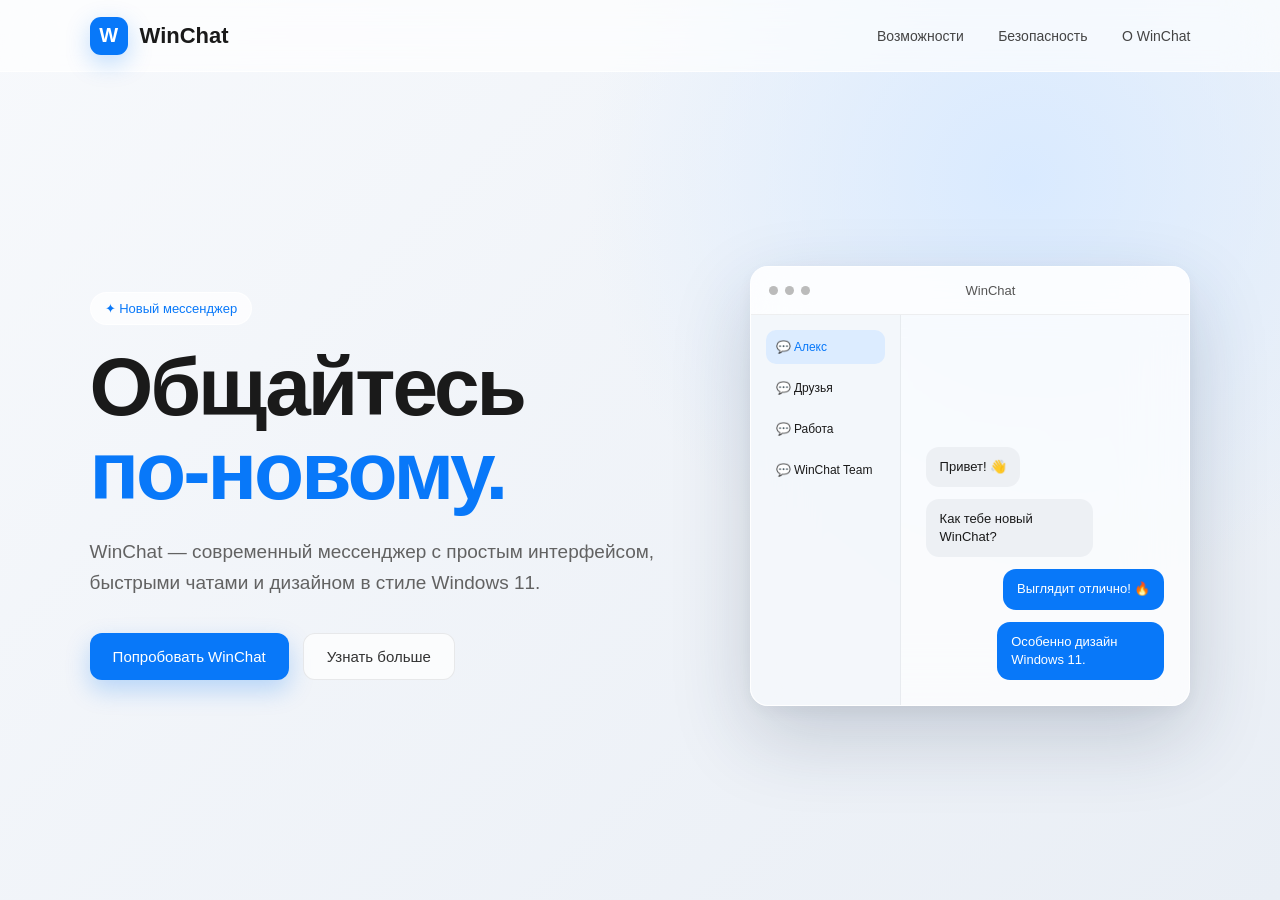
==== index.html @ 8b8b10d0 "Create index.html" ====
<!DOCTYPE html>
<html lang="ru">
<head>
    <meta charset="UTF-8">
    <meta name="viewport" content="width=device-width, initial-scale=1.0">

    <title>WinChat — общайтесь по-новому</title>

    <style>
        * {
            box-sizing: border-box;
            margin: 0;
            padding: 0;
        }

        body {
            font-family: "Segoe UI", Arial, sans-serif;
            min-height: 100vh;
            color: #1a1a1a;

            background:
                radial-gradient(circle at 80% 20%, #d9eaff 0, transparent 35%),
                linear-gradient(135deg, #f7f9fc, #e9eef5);
        }

        nav {
            height: 72px;
            display: flex;
            align-items: center;
            justify-content: space-between;

            padding: 0 7%;

            background: rgba(255, 255, 255, 0.65);
            backdrop-filter: blur(25px);

            border-bottom: 1px solid rgba(255,255,255,.8);
        }

        .logo {
            display: flex;
            align-items: center;
            gap: 12px;

            font-size: 22px;
            font-weight: 600;
        }

        .logo-icon {
            width: 38px;
            height: 38px;

            display: flex;
            align-items: center;
            justify-content: center;

            border-radius: 11px;

            background: #0878f9;
            color: white;

            font-size: 20px;
            box-shadow: 0 8px 25px rgba(8,120,249,.25);
        }

        nav a {
            margin-left: 30px;
            color: #444;
            text-decoration: none;
            font-size: 14px;
        }

        nav a:hover {
            color: #0878f9;
        }

        .hero {
            min-height: calc(100vh - 72px);

            display: flex;
            align-items: center;
            justify-content: space-between;

            gap: 60px;
            padding: 80px 7%;
        }

        .hero-text {
            max-width: 600px;
        }

        .badge {
            display: inline-block;

            padding: 8px 14px;
            margin-bottom: 20px;

            border-radius: 20px;

            background: rgba(255,255,255,.7);
            border: 1px solid rgba(255,255,255,.9);

            color: #0878f9;
            font-size: 13px;
        }

        h1 {
            font-size: clamp(48px, 7vw, 82px);
            line-height: 1.02;
            letter-spacing: -3px;
            margin-bottom: 25px;
        }

        h1 span {
            color: #0878f9;
        }

        .description {
            color: #626262;
            font-size: 19px;
            line-height: 1.6;
            margin-bottom: 35px;
        }

        .buttons {
            display: flex;
            gap: 14px;
        }

        button {
            border: none;
            cursor: pointer;

            padding: 14px 23px;
            border-radius: 12px;

            font-size: 15px;
            font-family: inherit;

            transition: .2s;
        }

        .primary {
            background: #0878f9;
            color: white;

            box-shadow: 0 10px 25px rgba(8,120,249,.25);
        }

        .primary:hover {
            transform: translateY(-2px);
            background: #006be5;
        }

        .secondary {
            background: rgba(255,255,255,.7);
            color: #333;

            border: 1px solid rgba(0,0,0,.08);
        }

        .secondary:hover {
            background: white;
        }

        /* Chat window */

        .window {
            width: min(520px, 100%);
            border-radius: 18px;

            overflow: hidden;

            background: rgba(255,255,255,.72);
            backdrop-filter: blur(30px);

            border: 1px solid rgba(255,255,255,.9);

            box-shadow:
                0 30px 80px rgba(30,50,80,.2),
                0 5px 20px rgba(0,0,0,.05);
        }

        .window-top {
            height: 48px;

            display: flex;
            align-items: center;

            padding: 0 18px;

            background: rgba(255,255,255,.55);
            border-bottom: 1px solid rgba(0,0,0,.06);
        }

        .dots {
            display: flex;
            gap: 7px;
        }

        .dot {
            width: 9px;
            height: 9px;
            border-radius: 50%;
            background: #bbb;
        }

        .window-title {
            margin-left: auto;
            margin-right: auto;

            font-size: 13px;
            color: #555;
        }

        .chat {
            display: flex;
            height: 390px;
        }

        .sidebar {
            width: 150px;
            padding: 15px;

            background: rgba(240,244,249,.65);
            border-right: 1px solid rgba(0,0,0,.05);
        }

        .chat-item {
            padding: 10px;
            margin-bottom: 7px;

            border-radius: 10px;

            font-size: 12px;
        }

        .chat-item.active {
            background: #dcecff;
            color: #0878f9;
        }

        .messages {
            flex: 1;
            padding: 25px;

            display: flex;
            flex-direction: column;
            justify-content: flex-end;

            gap: 12px;
        }

        .message {
            max-width: 70%;
            padding: 11px 14px;

            border-radius: 13px;

            font-size: 13px;
            line-height: 1.4;
        }

        .received {
            align-self: flex-start;
            background: #edf0f4;
        }

        .sent {
            align-self: flex-end;
            background: #0878f9;
            color: white;
        }

        @media (max-width: 900px) {
            nav {
                padding: 0 5%;
            }

            nav .links {
                display: none;
            }

            .hero {
                padding: 60px 5%;
                flex-direction: column;
                text-align: center;
            }

            .buttons {
                justify-content: center;
            }

            .hero-text {
                max-width: 700px;
            }
        }
    </style>
</head>

<body>

<nav>
    <div class="logo">
        <div class="logo-icon">W</div>
        WinChat
    </div>

    <div class="links">
        <a href="#">Возможности</a>
        <a href="#">Безопасность</a>
        <a href="#">О WinChat</a>
    </div>
</nav>

<main class="hero">

    <section class="hero-text">

        <div class="badge">
            ✦ Новый мессенджер
        </div>

        <h1>
            Общайтесь<br>
            <span>по-новому.</span>
        </h1>

        <p class="description">
            WinChat — современный мессенджер
            с простым интерфейсом, быстрыми чатами
            и дизайном в стиле Windows 11.
        </p>

        <div class="buttons">
            <button class="primary">
                Попробовать WinChat
            </button>

            <button class="secondary">
                Узнать больше
            </button>
        </div>

    </section>


    <section class="window">

        <div class="window-top">

            <div class="dots">
                <div class="dot"></div>
                <div class="dot"></div>
                <div class="dot"></div>
            </div>

            <div class="window-title">
                WinChat
            </div>

        </div>

        <div class="chat">

            <aside class="sidebar">

                <div class="chat-item active">
                    💬 Алекс
                </div>

                <div class="chat-item">
                    💬 Друзья
                </div>

                <div class="chat-item">
                    💬 Работа
                </div>

                <div class="chat-item">
                    💬 WinChat Team
                </div>

            </aside>

            <div class="messages">

                <div class="message received">
                    Привет! 👋
                </div>

                <div class="message received">
                    Как тебе новый WinChat?
                </div>

                <div class="message sent">
                    Выглядит отлично! 🔥
                </div>

                <div class="message sent">
                    Особенно дизайн Windows 11.
                </div>

            </div>

        </div>

    </section>

</main>

</body>
</html>
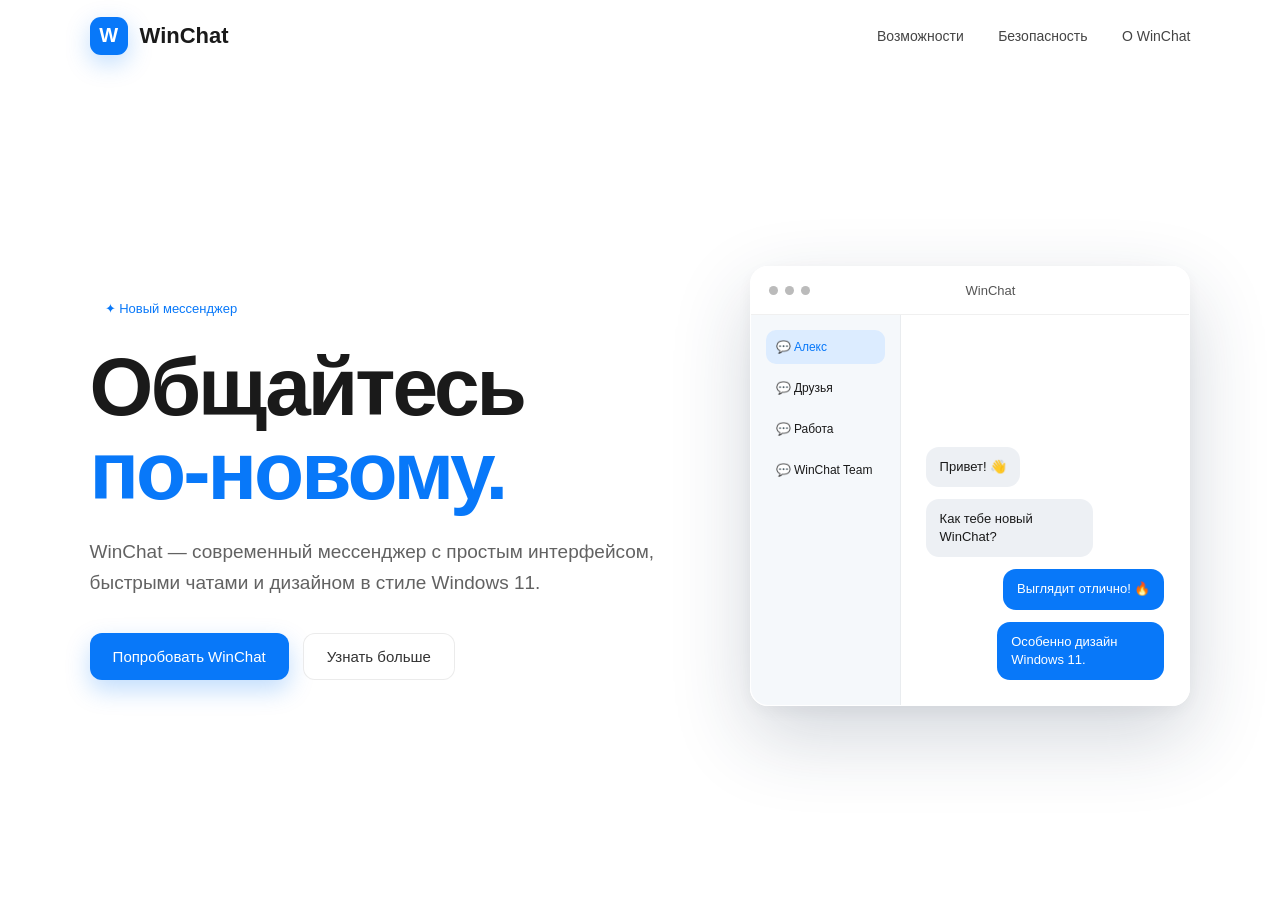
==== commit ab79ed28: "Update index.html" ====
--- a/index.html
+++ b/index.html
@@ -17,6 +17,8 @@
             font-family: "Segoe UI", Arial, sans-serif;
             min-height: 100vh;
             color: #1a1a1a;
+            <script src="script.js"></script>
+
 
             background:
                 radial-gradient(circle at 80% 20%, #d9eaff 0, transparent 35%),
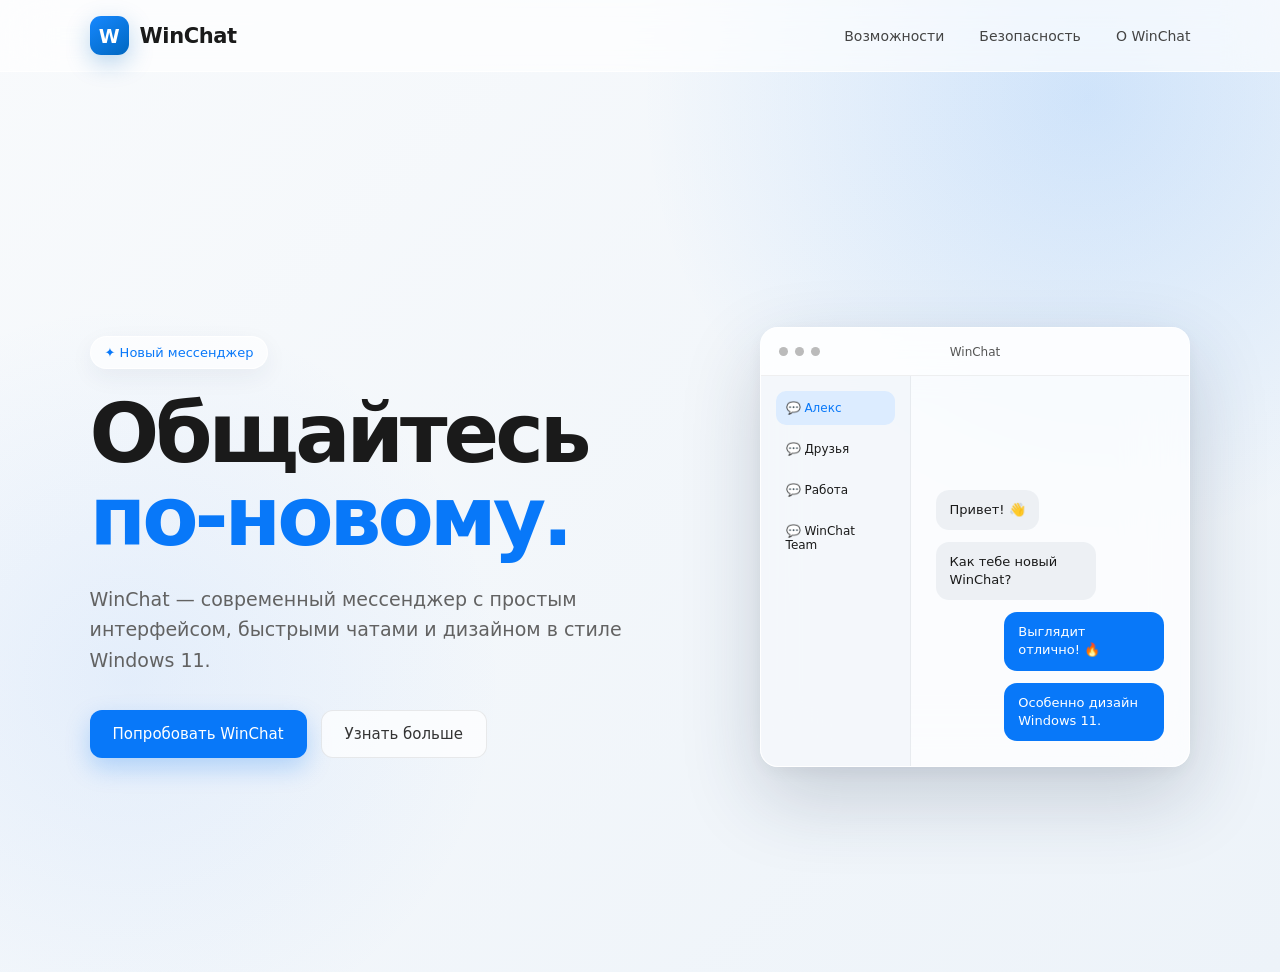
==== commit 2e6da670: "Update index.html" ====
--- a/index.html
+++ b/index.html
@@ -413,3 +413,4 @@
 
 </body>
 </html>
+<link rel="stylesheet" href="style.css">
--- a/style.css
+++ b/style.css
@@ -0,0 +1,1377 @@
+/* =========================================
+   WINCHAT
+   Global Styles
+   Windows 11 / Fluent Design
+========================================= */
+
+
+/* =========================================
+   VARIABLES
+========================================= */
+
+:root {
+    --blue: #0878f9;
+    --blue-dark: #0067c0;
+    --blue-hover: #006be5;
+
+    --text: #1a1a1a;
+    --text-secondary: #444;
+    --muted: #626262;
+
+    --background: #f5f7fa;
+
+    --white: #ffffff;
+
+    --glass: rgba(255, 255, 255, 0.68);
+    --glass-strong: rgba(255, 255, 255, 0.78);
+
+    --border: rgba(255, 255, 255, 0.9);
+
+    --shadow-small:
+        0 8px 25px rgba(30, 50, 80, 0.06);
+
+    --shadow:
+        0 18px 45px rgba(30, 50, 80, 0.08);
+
+    --shadow-large:
+        0 30px 80px rgba(25, 50, 80, 0.16);
+
+    --radius-small: 10px;
+    --radius: 16px;
+    --radius-large: 22px;
+}
+
+
+/* =========================================
+   RESET
+========================================= */
+
+* {
+    box-sizing: border-box;
+
+    margin: 0;
+    padding: 0;
+}
+
+
+html {
+    scroll-behavior: smooth;
+}
+
+
+body {
+    min-height: 100vh;
+
+    font-family:
+        "Segoe UI",
+        system-ui,
+        -apple-system,
+        BlinkMacSystemFont,
+        sans-serif;
+
+    color: var(--text);
+
+    background:
+        radial-gradient(
+            circle at 85% 10%,
+            rgba(8, 120, 249, 0.15),
+            transparent 32%
+        ),
+
+        radial-gradient(
+            circle at 10% 70%,
+            rgba(80, 150, 255, 0.10),
+            transparent 28%
+        ),
+
+        linear-gradient(
+            135deg,
+            #f8fafc 0%,
+            #edf3f9 100%
+        );
+
+    overflow-x: hidden;
+}
+
+
+a {
+    color: inherit;
+
+    text-decoration: none;
+}
+
+
+button {
+    font-family: inherit;
+}
+
+
+/* =========================================
+   NAVBAR
+========================================= */
+
+.navbar {
+    position: fixed;
+
+    top: 0;
+    left: 0;
+    right: 0;
+
+    z-index: 100;
+
+    height: 72px;
+
+    display: flex;
+    align-items: center;
+    justify-content: space-between;
+
+    padding: 0 7%;
+
+    background:
+        rgba(255, 255, 255, 0.62);
+
+    backdrop-filter:
+        blur(28px);
+
+    -webkit-backdrop-filter:
+        blur(28px);
+
+    border-bottom:
+        1px solid
+        rgba(255, 255, 255, 0.85);
+}
+
+
+/* =========================================
+   LOGO
+========================================= */
+
+.logo {
+    display: flex;
+    align-items: center;
+
+    gap: 11px;
+
+    color: var(--text);
+
+    font-size: 21px;
+    font-weight: 650;
+
+    letter-spacing: -0.4px;
+}
+
+
+.logo-icon {
+    width: 39px;
+    height: 39px;
+
+    display: flex;
+    align-items: center;
+    justify-content: center;
+
+    border-radius: 11px;
+
+    color: white;
+
+    font-size: 19px;
+    font-weight: 700;
+
+    background:
+        linear-gradient(
+            145deg,
+            #1688ff,
+            var(--blue-dark)
+        );
+
+    box-shadow:
+        0 8px 25px
+        rgba(0, 103, 192, 0.28);
+}
+
+
+/* =========================================
+   NAVIGATION LINKS
+========================================= */
+
+.nav-links {
+    display: flex;
+    align-items: center;
+
+    gap: 30px;
+}
+
+
+.nav-links a {
+    color: #4d4d4d;
+
+    font-size: 14px;
+
+    transition:
+        color 0.2s ease,
+        transform 0.2s ease;
+}
+
+
+.nav-links a:hover {
+    color: var(--blue);
+}
+
+
+.nav-button {
+    padding: 9px 17px;
+
+    color: white !important;
+
+    background:
+        var(--blue);
+
+    border-radius: 9px;
+
+    box-shadow:
+        0 6px 18px
+        rgba(8, 120, 249, 0.18);
+}
+
+
+.nav-button:hover {
+    background:
+        var(--blue-hover);
+}
+
+
+/* =========================================
+   HERO
+========================================= */
+
+.hero {
+    min-height: 100vh;
+
+    display: flex;
+    align-items: center;
+    justify-content: space-between;
+
+    gap: 70px;
+
+    padding:
+        140px 7%
+        90px;
+}
+
+
+.hero-content {
+    width: 52%;
+
+    max-width: 650px;
+}
+
+
+.badge {
+    display: inline-flex;
+    align-items: center;
+
+    gap: 7px;
+
+    padding: 8px 14px;
+
+    margin-bottom: 23px;
+
+    color: var(--blue);
+
+    font-size: 13px;
+    font-weight: 500;
+
+    background:
+        rgba(255, 255, 255, 0.65);
+
+    border:
+        1px solid
+        rgba(255, 255, 255, 0.9);
+
+    border-radius: 30px;
+
+    box-shadow:
+        var(--shadow-small);
+}
+
+
+.badge-dot {
+    width: 7px;
+    height: 7px;
+
+    border-radius: 50%;
+
+    background: #26c281;
+
+    box-shadow:
+        0 0 0 4px
+        rgba(38, 194, 129, 0.12);
+}
+
+
+h1 {
+    margin-bottom: 25px;
+
+    font-size:
+        clamp(48px, 6.5vw, 82px);
+
+    line-height: 1.02;
+
+    letter-spacing: -4px;
+
+    font-weight: 650;
+}
+
+
+h1 span {
+    color: var(--blue);
+}
+
+
+.hero-description {
+    max-width: 570px;
+
+    margin-bottom: 34px;
+
+    color: var(--muted);
+
+    font-size: 18px;
+
+    line-height: 1.65;
+}
+
+
+/* =========================================
+   BUTTONS
+========================================= */
+
+.hero-buttons {
+    display: flex;
+    align-items: center;
+
+    gap: 13px;
+}
+
+
+.button {
+    display: inline-flex;
+    align-items: center;
+    justify-content: center;
+
+    padding: 14px 22px;
+
+    border-radius: 11px;
+
+    font-size: 14px;
+    font-weight: 500;
+
+    transition:
+        transform 0.2s ease,
+        background 0.2s ease,
+        box-shadow 0.2s ease;
+}
+
+
+.button-primary {
+    color: white;
+
+    background:
+        var(--blue);
+
+    box-shadow:
+        0 10px 28px
+        rgba(8, 120, 249, 0.24);
+}
+
+
+.button-primary:hover {
+    transform:
+        translateY(-2px);
+
+    background:
+        var(--blue-hover);
+
+    box-shadow:
+        0 14px 32px
+        rgba(8, 120, 249, 0.30);
+}
+
+
+.button-secondary {
+    color: #333;
+
+    background:
+        rgba(255, 255, 255, 0.68);
+
+    border:
+        1px solid
+        rgba(0, 0, 0, 0.07);
+}
+
+
+.button-secondary:hover {
+    transform:
+        translateY(-2px);
+
+    background:
+        white;
+}
+
+
+/* =========================================
+   CHAT PREVIEW
+========================================= */
+
+.preview-wrapper {
+    width: 48%;
+
+    max-width: 590px;
+
+    perspective:
+        1000px;
+}
+
+
+.chat-window {
+    overflow: hidden;
+
+    background:
+        rgba(255, 255, 255, 0.73);
+
+    border:
+        1px solid
+        rgba(255, 255, 255, 0.95);
+
+    border-radius:
+        19px;
+
+    backdrop-filter:
+        blur(30px);
+
+    -webkit-backdrop-filter:
+        blur(30px);
+
+    box-shadow:
+        var(--shadow-large);
+
+    transform:
+        rotateY(-4deg)
+        rotateX(2deg);
+
+    transition:
+        transform 0.5s ease;
+}
+
+
+.chat-window:hover {
+    transform:
+        rotateY(0deg)
+        rotateX(0deg)
+        translateY(-5px);
+}
+
+
+/* =========================================
+   WINDOW BAR
+========================================= */
+
+.window-bar {
+    position: relative;
+
+    height: 50px;
+
+    display: flex;
+    align-items: center;
+
+    padding: 0 17px;
+
+    background:
+        rgba(255, 255, 255, 0.55);
+
+    border-bottom:
+        1px solid
+        rgba(0, 0, 0, 0.055);
+}
+
+
+.window-controls {
+    display: flex;
+
+    gap: 7px;
+}
+
+
+.control {
+    width: 9px;
+    height: 9px;
+
+    border-radius: 50%;
+
+    background:
+        #c5c8cc;
+}
+
+
+.window-title {
+    position: absolute;
+
+    left: 50%;
+
+    transform:
+        translateX(-50%);
+
+    color: #555;
+
+    font-size: 12px;
+}
+
+
+/* =========================================
+   CHAT
+========================================= */
+
+.chat-body {
+    display: flex;
+
+    height: 410px;
+}
+
+
+.chat-sidebar {
+    width: 170px;
+/* =========================================
+   WINCHAT MESSENGER
+========================================= */
+
+.chat-page {
+    min-height: 100vh;
+
+    padding: 18px;
+
+    display: flex;
+    align-items: center;
+    justify-content: center;
+}
+
+
+/* =========================================
+   MESSENGER
+========================================= */
+
+.messenger {
+    width: min(1400px, 100%);
+    height: calc(100vh - 36px);
+
+    display: flex;
+
+    overflow: hidden;
+
+    background:
+        rgba(255, 255, 255, 0.72);
+
+    border:
+        1px solid
+        rgba(255, 255, 255, 0.95);
+
+    border-radius: 22px;
+
+    backdrop-filter:
+        blur(30px);
+
+    -webkit-backdrop-filter:
+        blur(30px);
+
+    box-shadow:
+        0 30px 90px
+        rgba(30, 50, 80, 0.16);
+}
+
+
+/* =========================================
+   SIDEBAR
+========================================= */
+
+.messenger-sidebar {
+    width: 330px;
+
+    display: flex;
+    flex-direction: column;
+
+    flex-shrink: 0;
+
+    background:
+        rgba(242, 246, 250, 0.75);
+
+    border-right:
+        1px solid
+        rgba(0, 0, 0, 0.05);
+}
+
+
+/* =========================================
+   LOGO
+========================================= */
+
+.messenger-logo {
+    height: 72px;
+
+    display: flex;
+    align-items: center;
+
+    gap: 11px;
+
+    padding:
+        0 20px;
+
+    font-size: 20px;
+
+    font-weight: 650;
+}
+
+
+.messenger-logo .logo-icon {
+    width: 36px;
+    height: 36px;
+
+    font-size: 17px;
+}
+
+
+/* =========================================
+   SEARCH
+========================================= */
+
+.search-box {
+    height: 42px;
+
+    display: flex;
+    align-items: center;
+
+    gap: 8px;
+
+    margin:
+        0 14px
+        15px;
+
+    padding:
+        0 12px;
+
+    color: #777;
+
+    background:
+        rgba(255, 255, 255, 0.7);
+
+    border:
+        1px solid
+        rgba(0, 0, 0, 0.045);
+
+    border-radius: 10px;
+}
+
+
+.search-box input {
+    width: 100%;
+
+    border: none;
+    outline: none;
+
+    color: #333;
+
+    background: transparent;
+
+    font-family: inherit;
+
+    font-size: 13px;
+}
+
+
+.search-box input::placeholder {
+    color: #888;
+}
+
+
+/* =========================================
+   CHAT LIST
+========================================= */
+
+.chat-list {
+    flex: 1;
+
+    overflow-y: auto;
+
+    padding:
+        0 8px;
+}
+
+
+.chat-list-item {
+    position: relative;
+
+    display: flex;
+    align-items: center;
+
+    gap: 11px;
+
+    padding:
+        11px 10px;
+
+    margin-bottom: 3px;
+
+    border-radius: 12px;
+
+    cursor: pointer;
+
+    transition:
+        background .2s ease;
+}
+
+
+.chat-list-item:hover {
+    background:
+        rgba(255, 255, 255, 0.7);
+}
+
+
+.chat-list-item.active {
+    background:
+        #dcecff;
+}
+
+
+.chat-list-item time {
+    align-self: flex-start;
+
+    margin-left: auto;
+
+    color: #888;
+
+    font-size: 9px;
+}
+
+
+/* =========================================
+   AVATARS
+========================================= */
+
+.chat-avatar {
+    width: 42px;
+    height: 42px;
+
+    display: flex;
+    align-items: center;
+    justify-content: center;
+
+    flex-shrink: 0;
+
+    border-radius: 50%;
+
+    color: white;
+
+    font-size: 14px;
+
+    font-weight: 600;
+}
+
+
+.chat-avatar.blue {
+    background:
+        linear-gradient(
+            135deg,
+            #62a7ff,
+            #1467d5
+        );
+}
+
+
+.chat-avatar.purple {
+    background:
+        linear-gradient(
+            135deg,
+            #a77cff,
+            #7045d9
+        );
+}
+
+
+.chat-avatar.green {
+    background:
+        linear-gradient(
+            135deg,
+            #4fd69a,
+            #199b68
+        );
+}
+
+
+.chat-avatar.orange {
+    background:
+        linear-gradient(
+            135deg,
+            #ffae5c,
+            #e96a21
+        );
+}
+
+
+/* =========================================
+   CHAT PREVIEW
+========================================= */
+
+.chat-preview {
+    min-width: 0;
+
+    display: flex;
+    flex-direction: column;
+
+    gap: 4px;
+}
+
+
+.chat-preview strong {
+    overflow: hidden;
+
+    color: #333;
+
+    font-size: 13px;
+
+    white-space: nowrap;
+    text-overflow: ellipsis;
+}
+
+
+.chat-preview span {
+    overflow: hidden;
+
+    max-width: 150px;
+
+    color: #777;
+
+    font-size: 11px;
+
+    white-space: nowrap;
+    text-overflow: ellipsis;
+}
+
+
+/* =========================================
+   SIDEBAR BOTTOM
+========================================= */
+
+.sidebar-bottom {
+    display: flex;
+    flex-direction: column;
+
+    gap: 4px;
+
+    padding:
+        12px;
+}
+
+
+.sidebar-bottom button {
+    padding:
+        10px 12px;
+
+    border: none;
+
+    border-radius: 9px;
+
+    color: #555;
+
+    background: transparent;
+
+    cursor: pointer;
+
+    text-align: left;
+
+    font-size: 12px;
+
+    transition:
+        background .2s ease;
+}
+
+
+.sidebar-bottom button:hover {
+    background:
+        rgba(255, 255, 255, .7);
+}
+
+
+/* =========================================
+   CONVERSATION
+========================================= */
+
+.conversation {
+    flex: 1;
+
+    min-width: 0;
+
+    display: flex;
+    flex-direction: column;
+
+    background:
+        rgba(255, 255, 255, 0.35);
+}
+
+
+/* =========================================
+   CONVERSATION HEADER
+========================================= */
+
+.conversation-header {
+    height: 72px;
+
+    display: flex;
+    align-items: center;
+    justify-content: space-between;
+
+    padding:
+        0 22px;
+
+    background:
+        rgba(255, 255, 255, 0.48);
+
+    border-bottom:
+        1px solid
+        rgba(0, 0, 0, .045);
+}
+
+
+.conversation-user {
+    display: flex;
+    align-items: center;
+
+    gap: 11px;
+}
+
+
+.conversation-user strong {
+    display: block;
+
+    font-size: 14px;
+}
+
+
+.conversation-user span {
+    display: block;
+
+    margin-top: 3px;
+
+    color: #25a96b;
+
+    font-size: 10px;
+}
+
+
+/* =========================================
+   ACTIONS
+========================================= */
+
+.conversation-actions {
+    display: flex;
+
+    gap: 5px;
+}
+
+
+.conversation-actions button {
+    width: 36px;
+    height: 36px;
+
+    display: flex;
+    align-items: center;
+    justify-content: center;
+
+    border: none;
+
+    border-radius: 9px;
+
+    color: #555;
+
+    background:
+        transparent;
+
+    cursor: pointer;
+
+    transition:
+        background .2s ease;
+}
+
+
+.conversation-actions button:hover {
+    background:
+        rgba(0, 0, 0, .05);
+}
+
+
+/* =========================================
+   MESSAGES
+========================================= */
+
+.conversation-messages {
+    flex: 1;
+
+    overflow-y: auto;
+
+    display: flex;
+    flex-direction: column;
+
+    gap: 8px;
+
+    padding:
+        30px 6%;
+}
+
+
+.message-row {
+    display: flex;
+
+    width: 100%;
+}
+
+
+.message-row.received {
+    justify-content: flex-start;
+}
+
+
+.message-row.sent {
+    justify-content: flex-end;
+}
+
+
+.message {
+    max-width: min(560px, 72%);
+
+    padding:
+        10px 14px;
+
+    border-radius: 14px;
+
+    font-size: 13px;
+
+    line-height: 1.5;
+
+    animation:
+        messageAppear
+        .2s ease;
+}
+
+
+.message-row.received .message {
+    color: #333;
+
+    background:
+        #edf0f4;
+
+    border-bottom-left-radius:
+        4px;
+}
+
+
+.message-row.sent .message {
+    color: white;
+
+    background:
+        linear-gradient(
+            135deg,
+            #0878f9,
+            #0067c0
+        );
+
+    border-bottom-right-radius:
+        4px;
+
+    box-shadow:
+        0 4px 12px
+        rgba(8, 120, 249, .13);
+}
+
+
+.message time {
+    display: block;
+
+    margin-top: 4px;
+
+    opacity: .55;
+
+    font-size: 9px;
+
+    text-align: right;
+}
+
+
+@keyframes messageAppear {
+
+    from {
+        opacity: 0;
+
+        transform:
+            translateY(5px);
+    }
+
+    to {
+        opacity: 1;
+
+        transform:
+            translateY(0);
+    }
+
+}
+
+
+/* =========================================
+   MESSAGE FORM
+========================================= */
+
+.message-form {
+    min-height: 72px;
+
+    display: flex;
+    align-items: center;
+
+    gap: 8px;
+
+    padding:
+        12px 20px;
+
+    background:
+        rgba(255, 255, 255, .48);
+
+    border-top:
+        1px solid
+        rgba(0, 0, 0, .045);
+}
+
+
+.message-form input {
+    flex: 1;
+
+    height: 44px;
+
+    padding:
+        0 15px;
+
+    border:
+        1px solid
+        rgba(0, 0, 0, .06);
+
+    border-radius: 11px;
+
+    outline: none;
+
+    color: #333;
+
+    background:
+        rgba(244, 246, 249, .85);
+
+    font-family: inherit;
+
+    font-size: 13px;
+
+    transition:
+        border .2s,
+        background .2s;
+}
+
+
+.message-form input:focus {
+    background: white;
+
+    border-color:
+        rgba(8, 120, 249, .35);
+
+    box-shadow:
+        0 0 0 3px
+        rgba(8, 120, 249, .08);
+}
+
+
+.message-form button {
+    border: none;
+
+    cursor: pointer;
+}
+
+
+.attach-button {
+    width: 42px;
+    height: 42px;
+
+    border-radius: 10px;
+
+    color: #666;
+
+    background: transparent;
+
+    font-size: 18px;
+
+    transition:
+        background .2s ease;
+}
+
+
+.attach-button:hover {
+    background:
+        rgba(0, 0, 0, .05);
+}
+
+
+.send-button {
+    width: 42px;
+    height: 42px;
+
+    display: flex;
+    align-items: center;
+    justify-content: center;
+
+    border-radius: 10px;
+
+    color: white;
+
+    background:
+        var(--blue);
+
+    font-size: 16px;
+
+    box-shadow:
+        0 6px 16px
+        rgba(8, 120, 249, .2);
+
+    transition:
+        transform .2s,
+        background .2s;
+}
+
+
+.send-button:hover {
+    transform:
+        translateY(-1px);
+
+    background:
+        var(--blue-hover);
+}
+
+
+/* =========================================
+   SCROLLBAR
+========================================= */
+
+.chat-list::-webkit-scrollbar,
+.conversation-messages::-webkit-scrollbar {
+    width: 6px;
+}
+
+
+.chat-list::-webkit-scrollbar-thumb,
+.conversation-messages::-webkit-scrollbar-thumb {
+    background:
+        rgba(0, 0, 0, .12);
+
+    border-radius:
+        10px;
+}
+
+
+/* =========================================
+   MOBILE
+========================================= */
+
+@media (max-width: 750px) {
+
+    .chat-page {
+        padding: 0;
+    }
+
+
+    .messenger {
+        width: 100%;
+        height: 100vh;
+
+        border-radius: 0;
+
+        border: none;
+    }
+
+
+    .messenger-sidebar {
+        width: 80px;
+    }
+
+
+    .messenger-logo span,
+    .search-box,
+    .chat-preview,
+    .chat-list-item time,
+    .sidebar-bottom {
+        display: none;
+    }
+
+
+    .messenger-logo {
+        justify-content: center;
+
+        padding: 0;
+    }
+
+
+    .chat-list {
+        padding:
+            0 8px;
+    }
+
+
+    .chat-list-item {
+        justify-content: center;
+
+        padding:
+            10px 0;
+    }
+
+
+    .chat-avatar {
+        width: 43px;
+        height: 43px;
+    }
+
+
+    .conversation-messages {
+        padding:
+            20px 15px;
+    }
+
+
+    .message {
+        max-width: 82%;
+    }
+
+
+    .conversation-header {
+        padding:
+            0 13px;
+    }
+
+
+    .conversation-actions button {
+        width: 32px;
+        height: 32px;
+    }
+}
+
+
+@media (max-width: 450px) {
+
+    .conversation-actions button:nth-child(2) {
+        display: none;
+    }
+
+
+    .message-form {
+        padding:
+            10px;
+    }
+
+
+    .attach-button {
+        display: none;
+    }
+}
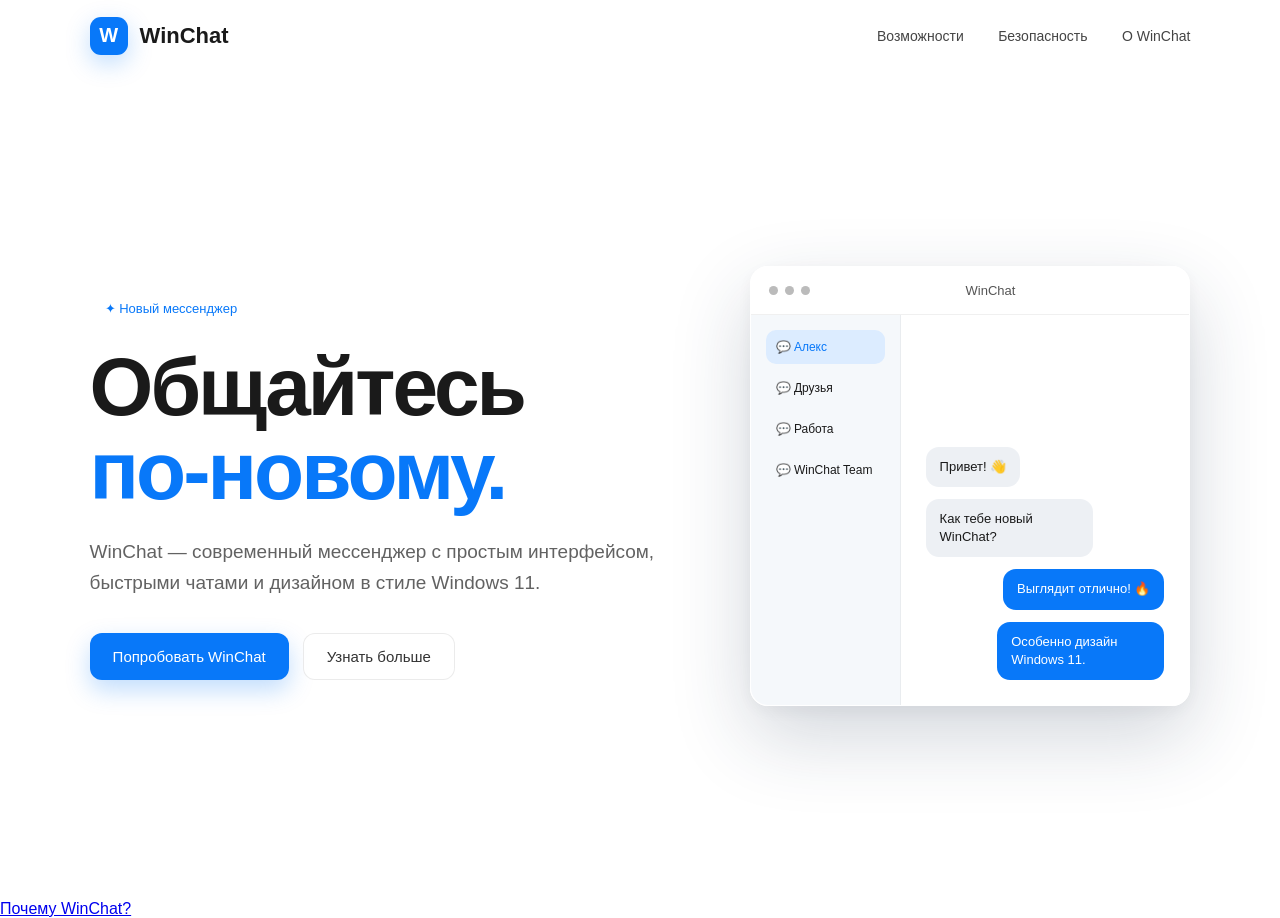
==== commit a56fd769: "Update index.html" ====
--- a/index.html
+++ b/index.html
@@ -413,4 +413,7 @@
 
 </body>
 </html>
-<link rel="stylesheet" href="style.css">
+<a href="why.html">
+    Почему WinChat?
+</a>
+
